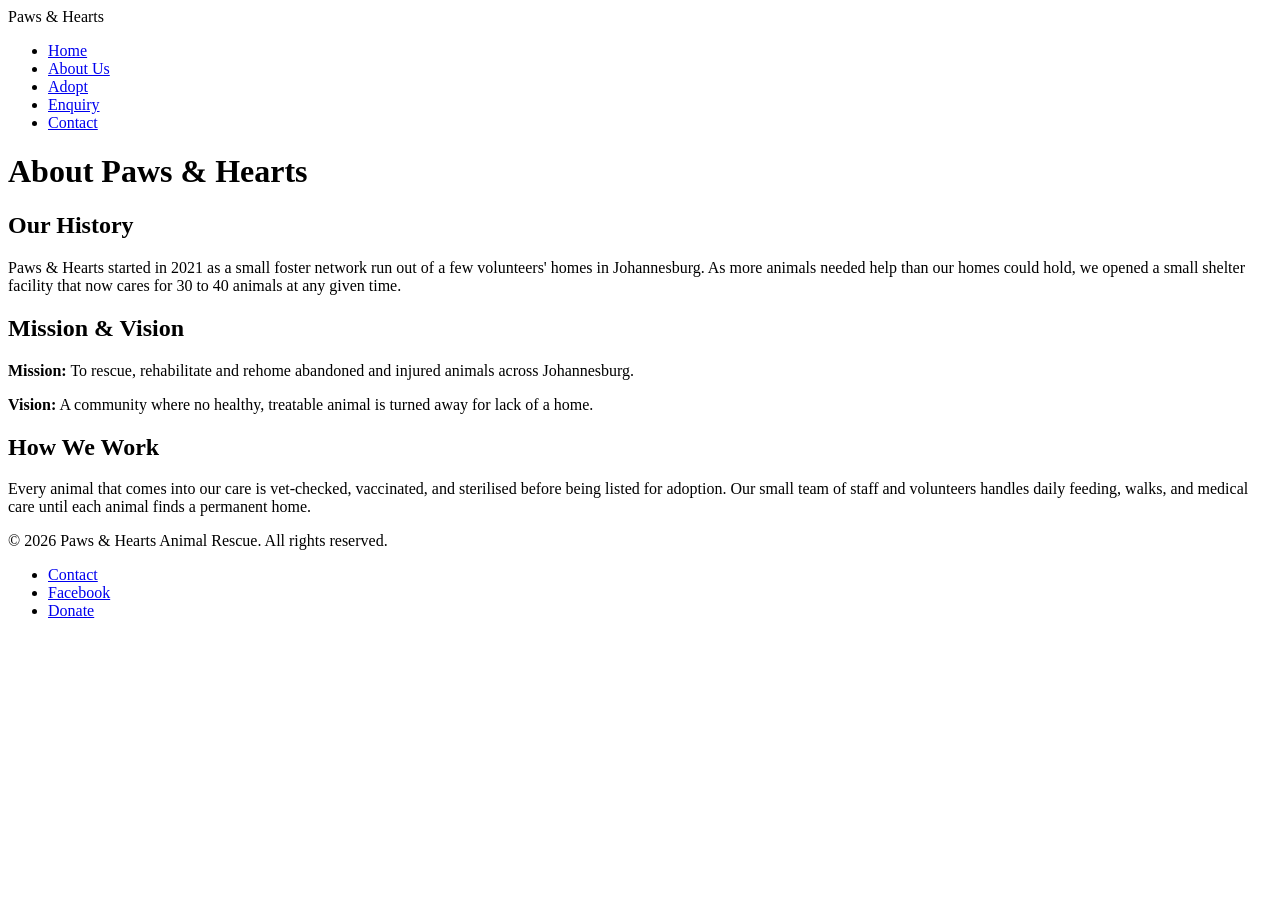
==== about.html @ 0d99cdfc "Restore and push complete website" ====
<!DOCTYPE html>
<html lang="en">
<head>
  <meta charset="UTF-8">
  <meta name="viewport" content="width=device-width, initial-scale=1.0">
  <title>Paws & Hearts | About Us</title>
  <link rel="stylesheet" href="css/style.css">
</head>
<body>

  <header>
    <div class="logo">Paws & Hearts</div>
    <!-- nav kept identical to index.html so every page links to every
         other page, which is what the brief means by a functional,
         site-wide navigation menu -->
    <nav>
      <ul>
        <li><a href="index.html">Home</a></li>
        <li><a href="about.html">About Us</a></li>
        <li><a href="adopt.html">Adopt</a></li>
        <li><a href="enquiry.html">Enquiry</a></li>
        <li><a href="contact.html">Contact</a></li>
      </ul>
    </nav>
  </header>

  <main>
    <h1>About Paws & Hearts</h1>

    <!-- the founding story builds credibility -- visitors are more likely to
         donate or adopt from an organisation with a real, specific history
         rather than a vague "we help animals" statement -->
    <section class="history">
      <h2>Our History</h2>
      <p>Paws & Hearts started in 2021 as a small foster network run out of a
         few volunteers' homes in Johannesburg. As more animals needed
         help than our homes could hold, we opened a small shelter facility
         that now cares for 30 to 40 animals at any given time.</p>
    </section>

    <!-- mission and vision are pulled directly from the approved proposal so
         the site and the proposal stay consistent with each other -->
    <section class="mission-vision">
      <h2>Mission & Vision</h2>
      <p><strong>Mission:</strong> To rescue, rehabilitate and rehome
         abandoned and injured animals across Johannesburg.</p>
      <p><strong>Vision:</strong> A community where no healthy, treatable
         animal is turned away for lack of a home.</p>
    </section>

    <!-- explaining how the shelter runs day to day gives visitors (especially
         potential volunteers) a concrete picture of what they'd be
         supporting, not just an abstract mission statement -->
    <section class="how-we-work">
      <h2>How We Work</h2>
      <p>Every animal that comes into our care is vet-checked, vaccinated,
         and sterilised before being listed for adoption. Our small team of
         staff and volunteers handles daily feeding, walks, and medical care
         until each animal finds a permanent home.</p>
    </section>
  </main>

  <footer>
    <p>&copy; 2026 Paws & Hearts Animal Rescue. All rights reserved.</p>
    <ul>
      <li><a href="contact.html">Contact</a></li>
      <li><a href="#">Facebook</a></li>
      <li><a href="#">Donate</a></li>
    </ul>
  </footer>

  <script src="js/main.js"></script>
</body>
</html>
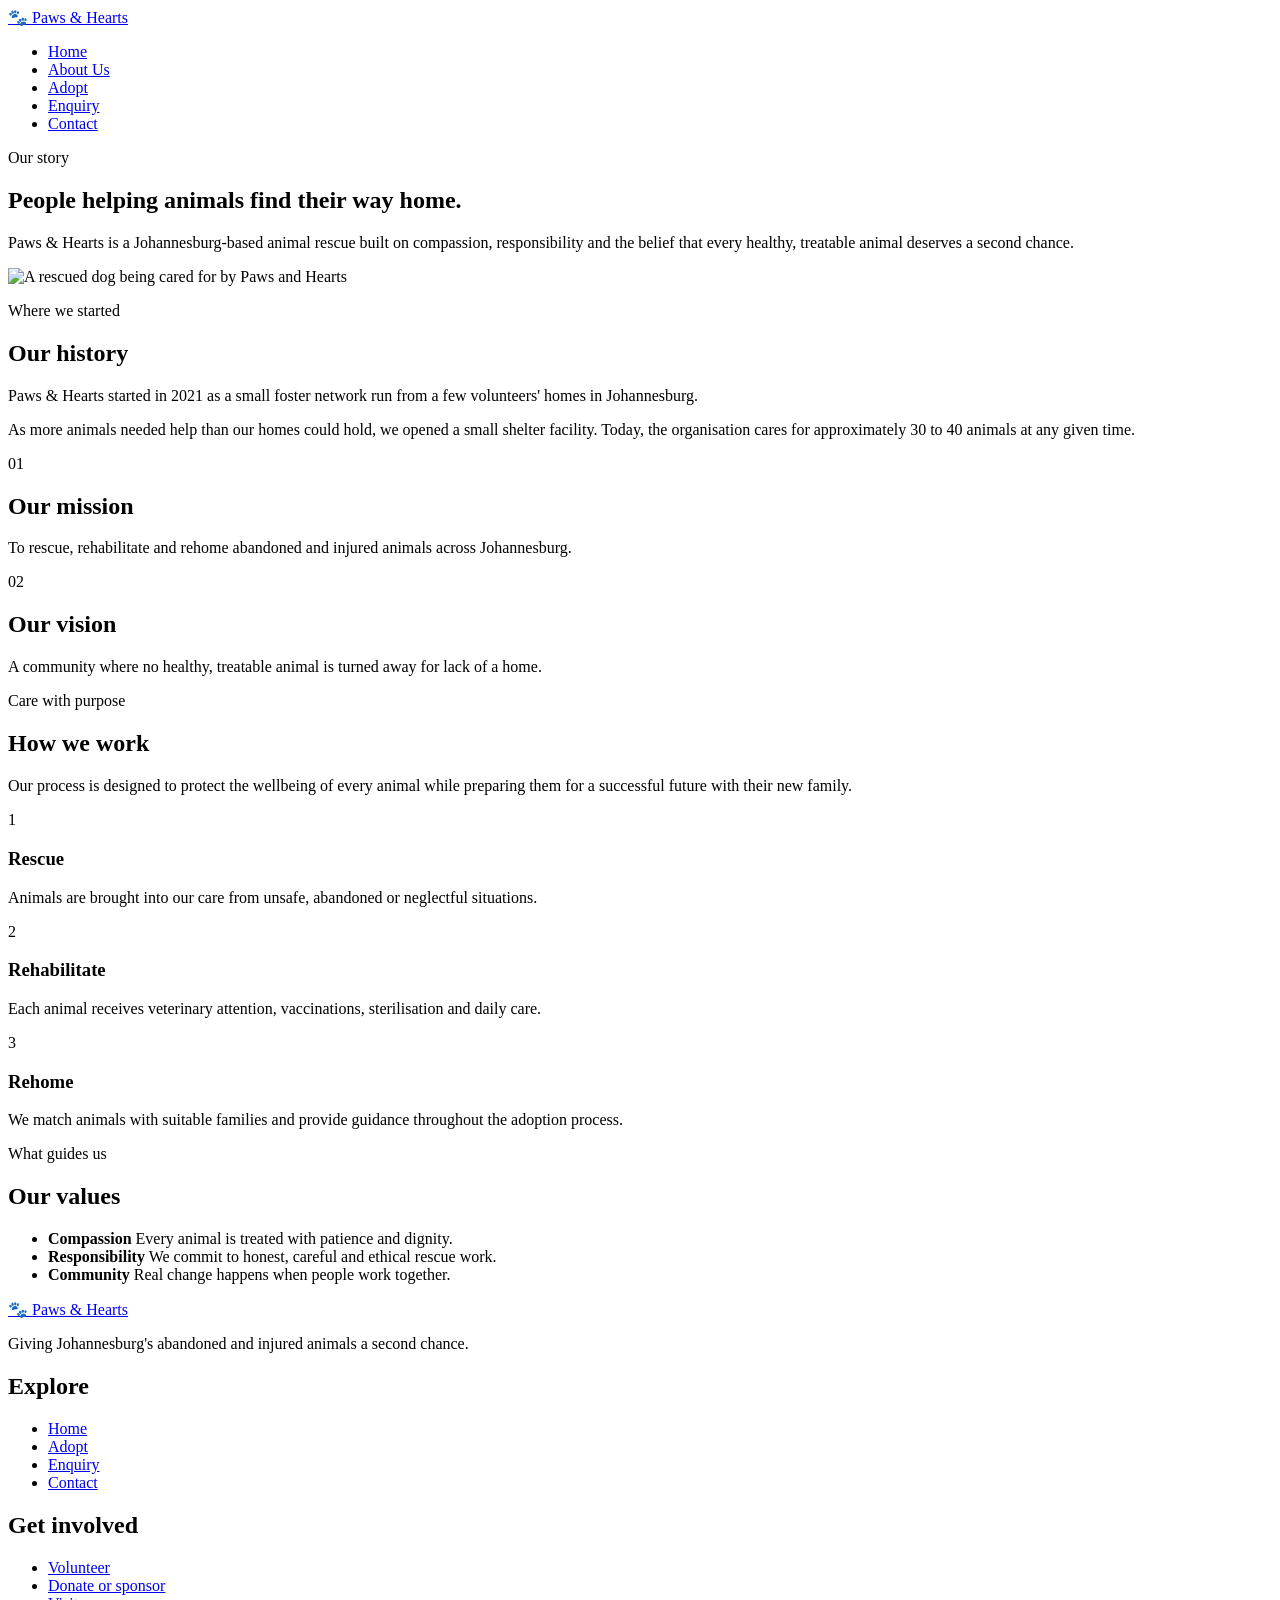
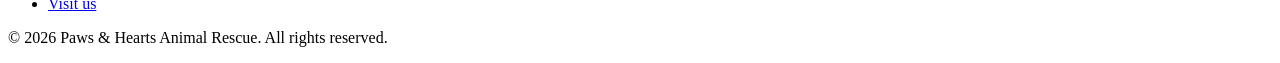
==== commit 1926787a: "Updated my about.html and enhanced it so that i can link it to my css folder for part 2" ====
--- a/about.html
+++ b/about.html
@@ -3,72 +3,233 @@
 <head>
   <meta charset="UTF-8">
   <meta name="viewport" content="width=device-width, initial-scale=1.0">
+
   <title>Paws & Hearts | About Us</title>
+
+  <!-- Shared stylesheet used by all five website pages -->
   <link rel="stylesheet" href="css/style.css">
 </head>
+
 <body>
 
-  <header>
-    <div class="logo">Paws & Hearts</div>
-    <!-- nav kept identical to index.html so every page links to every
-         other page, which is what the brief means by a functional,
-         site-wide navigation menu -->
-    <nav>
+  <!-- =========================
+       SITE HEADER
+       ========================= -->
+  <header class="site-header">
+
+    <a class="logo" href="index.html" aria-label="Paws and Hearts home page">
+      <span class="logo-paw" aria-hidden="true">🐾</span>
+      <span>Paws &amp; Hearts</span>
+    </a>
+
+    <nav class="site-navigation" aria-label="Main navigation">
       <ul>
         <li><a href="index.html">Home</a></li>
-        <li><a href="about.html">About Us</a></li>
+        <li>
+          <a href="about.html" aria-current="page">About Us</a>
+        </li>
         <li><a href="adopt.html">Adopt</a></li>
         <li><a href="enquiry.html">Enquiry</a></li>
         <li><a href="contact.html">Contact</a></li>
       </ul>
     </nav>
+
   </header>
 
   <main>
-    <h1>About Paws & Hearts</h1>
-
-    <!-- the founding story builds credibility -- visitors are more likely to
-         donate or adopt from an organisation with a real, specific history
-         rather than a vague "we help animals" statement -->
-    <section class="history">
-      <h2>Our History</h2>
-      <p>Paws & Hearts started in 2021 as a small foster network run out of a
-         few volunteers' homes in Johannesburg. As more animals needed
-         help than our homes could hold, we opened a small shelter facility
-         that now cares for 30 to 40 animals at any given time.</p>
-    </section>
-
-    <!-- mission and vision are pulled directly from the approved proposal so
-         the site and the proposal stay consistent with each other -->
-    <section class="mission-vision">
-      <h2>Mission & Vision</h2>
-      <p><strong>Mission:</strong> To rescue, rehabilitate and rehome
-         abandoned and injured animals across Johannesburg.</p>
-      <p><strong>Vision:</strong> A community where no healthy, treatable
-         animal is turned away for lack of a home.</p>
-    </section>
-
-    <!-- explaining how the shelter runs day to day gives visitors (especially
-         potential volunteers) a concrete picture of what they'd be
-         supporting, not just an abstract mission statement -->
-    <section class="how-we-work">
-      <h2>How We Work</h2>
-      <p>Every animal that comes into our care is vet-checked, vaccinated,
-         and sterilised before being listed for adoption. Our small team of
-         staff and volunteers handles daily feeding, walks, and medical care
-         until each animal finds a permanent home.</p>
-    </section>
+
+    <!-- =========================
+         PAGE INTRODUCTION
+         ========================= -->
+    <section class="page-introduction">
+      <p class="eyebrow">Our story</p>
+      <h1>People helping animals find their way home.</h1>
+      <p>
+        Paws &amp; Hearts is a Johannesburg-based animal rescue built on
+        compassion, responsibility and the belief that every healthy,
+        treatable animal deserves a second chance.
+      </p>
+    </section>
+
+    <!-- =========================
+         HISTORY SECTION
+         ========================= -->
+    <section class="story-section history-section">
+
+      <div class="story-section-image">
+        <img
+          src="images/hero-dog.jpg"
+          alt="A rescued dog being cared for by Paws and Hearts"
+        >
+      </div>
+
+      <div class="story-section-content">
+        <p class="eyebrow">Where we started</p>
+        <h2>Our history</h2>
+
+        <p>
+          Paws &amp; Hearts started in 2021 as a small foster network run
+          from a few volunteers' homes in Johannesburg.
+        </p>
+
+        <p>
+          As more animals needed help than our homes could hold, we opened
+          a small shelter facility. Today, the organisation cares for
+          approximately 30 to 40 animals at any given time.
+        </p>
+      </div>
+
+    </section>
+
+    <!-- =========================
+         MISSION AND VISION
+         ========================= -->
+    <section class="mission-section">
+
+      <div class="mission-card">
+        <span class="card-number">01</span>
+        <h2>Our mission</h2>
+        <p>
+          To rescue, rehabilitate and rehome abandoned and injured animals
+          across Johannesburg.
+        </p>
+      </div>
+
+      <div class="mission-card mission-card-highlight">
+        <span class="card-number">02</span>
+        <h2>Our vision</h2>
+        <p>
+          A community where no healthy, treatable animal is turned away
+          for lack of a home.
+        </p>
+      </div>
+
+    </section>
+
+    <!-- =========================
+         HOW WE WORK
+         ========================= -->
+    <section class="content-section how-we-work">
+
+      <div class="section-heading">
+        <p class="eyebrow">Care with purpose</p>
+        <h2>How we work</h2>
+        <p>
+          Our process is designed to protect the wellbeing of every animal
+          while preparing them for a successful future with their new family.
+        </p>
+      </div>
+
+      <div class="process-grid">
+
+        <article class="process-card">
+          <span class="process-number">1</span>
+          <h3>Rescue</h3>
+          <p>
+            Animals are brought into our care from unsafe, abandoned or
+            neglectful situations.
+          </p>
+        </article>
+
+        <article class="process-card">
+          <span class="process-number">2</span>
+          <h3>Rehabilitate</h3>
+          <p>
+            Each animal receives veterinary attention, vaccinations,
+            sterilisation and daily care.
+          </p>
+        </article>
+
+        <article class="process-card">
+          <span class="process-number">3</span>
+          <h3>Rehome</h3>
+          <p>
+            We match animals with suitable families and provide guidance
+            throughout the adoption process.
+          </p>
+        </article>
+
+      </div>
+
+    </section>
+
+    <!-- =========================
+         VALUES
+         ========================= -->
+    <section class="values-section">
+
+      <div>
+        <p class="eyebrow">What guides us</p>
+        <h2>Our values</h2>
+      </div>
+
+      <ul class="values-list">
+        <li>
+          <strong>Compassion</strong>
+          <span>Every animal is treated with patience and dignity.</span>
+        </li>
+
+        <li>
+          <strong>Responsibility</strong>
+          <span>We commit to honest, careful and ethical rescue work.</span>
+        </li>
+
+        <li>
+          <strong>Community</strong>
+          <span>Real change happens when people work together.</span>
+        </li>
+      </ul>
+
+    </section>
+
   </main>
 
-  <footer>
-    <p>&copy; 2026 Paws & Hearts Animal Rescue. All rights reserved.</p>
-    <ul>
-      <li><a href="contact.html">Contact</a></li>
-      <li><a href="#">Facebook</a></li>
-      <li><a href="#">Donate</a></li>
-    </ul>
+  <!-- =========================
+       FOOTER
+       ========================= -->
+  <footer class="site-footer">
+
+    <div class="footer-content">
+      <div>
+        <a class="footer-logo" href="index.html">
+          🐾 Paws &amp; Hearts
+        </a>
+
+        <p>
+          Giving Johannesburg's abandoned and injured animals
+          a second chance.
+        </p>
+      </div>
+
+      <div class="footer-links">
+        <h2 class="footer-heading">Explore</h2>
+        <ul>
+          <li><a href="index.html">Home</a></li>
+          <li><a href="adopt.html">Adopt</a></li>
+          <li><a href="enquiry.html">Enquiry</a></li>
+          <li><a href="contact.html">Contact</a></li>
+        </ul>
+      </div>
+
+      <div class="footer-links">
+        <h2 class="footer-heading">Get involved</h2>
+        <ul>
+          <li><a href="enquiry.html">Volunteer</a></li>
+          <li><a href="enquiry.html">Donate or sponsor</a></li>
+          <li><a href="contact.html">Visit us</a></li>
+        </ul>
+      </div>
+    </div>
+
+    <div class="footer-bottom">
+      <p>
+        &copy; 2026 Paws &amp; Hearts Animal Rescue.
+        All rights reserved.
+      </p>
+    </div>
+
   </footer>
 
   <script src="js/main.js"></script>
 </body>
-</html>
+</html>
--- a/css/style.css
+++ b/css/style.css
@@ -0,0 +1,10 @@
+/* style.css
+   This is a placeholder stylesheet for Part 1.
+   -Linking it now, even though it is empty, means the <link> tag in every
+    HTML page already resolves correctly instead of pointing to a missing file.
+   -Full styling (colours, layout, typography from the proposal's Design
+    section) gets built here in Part 2. */
+
+* {
+  box-sizing: border-box;
+}
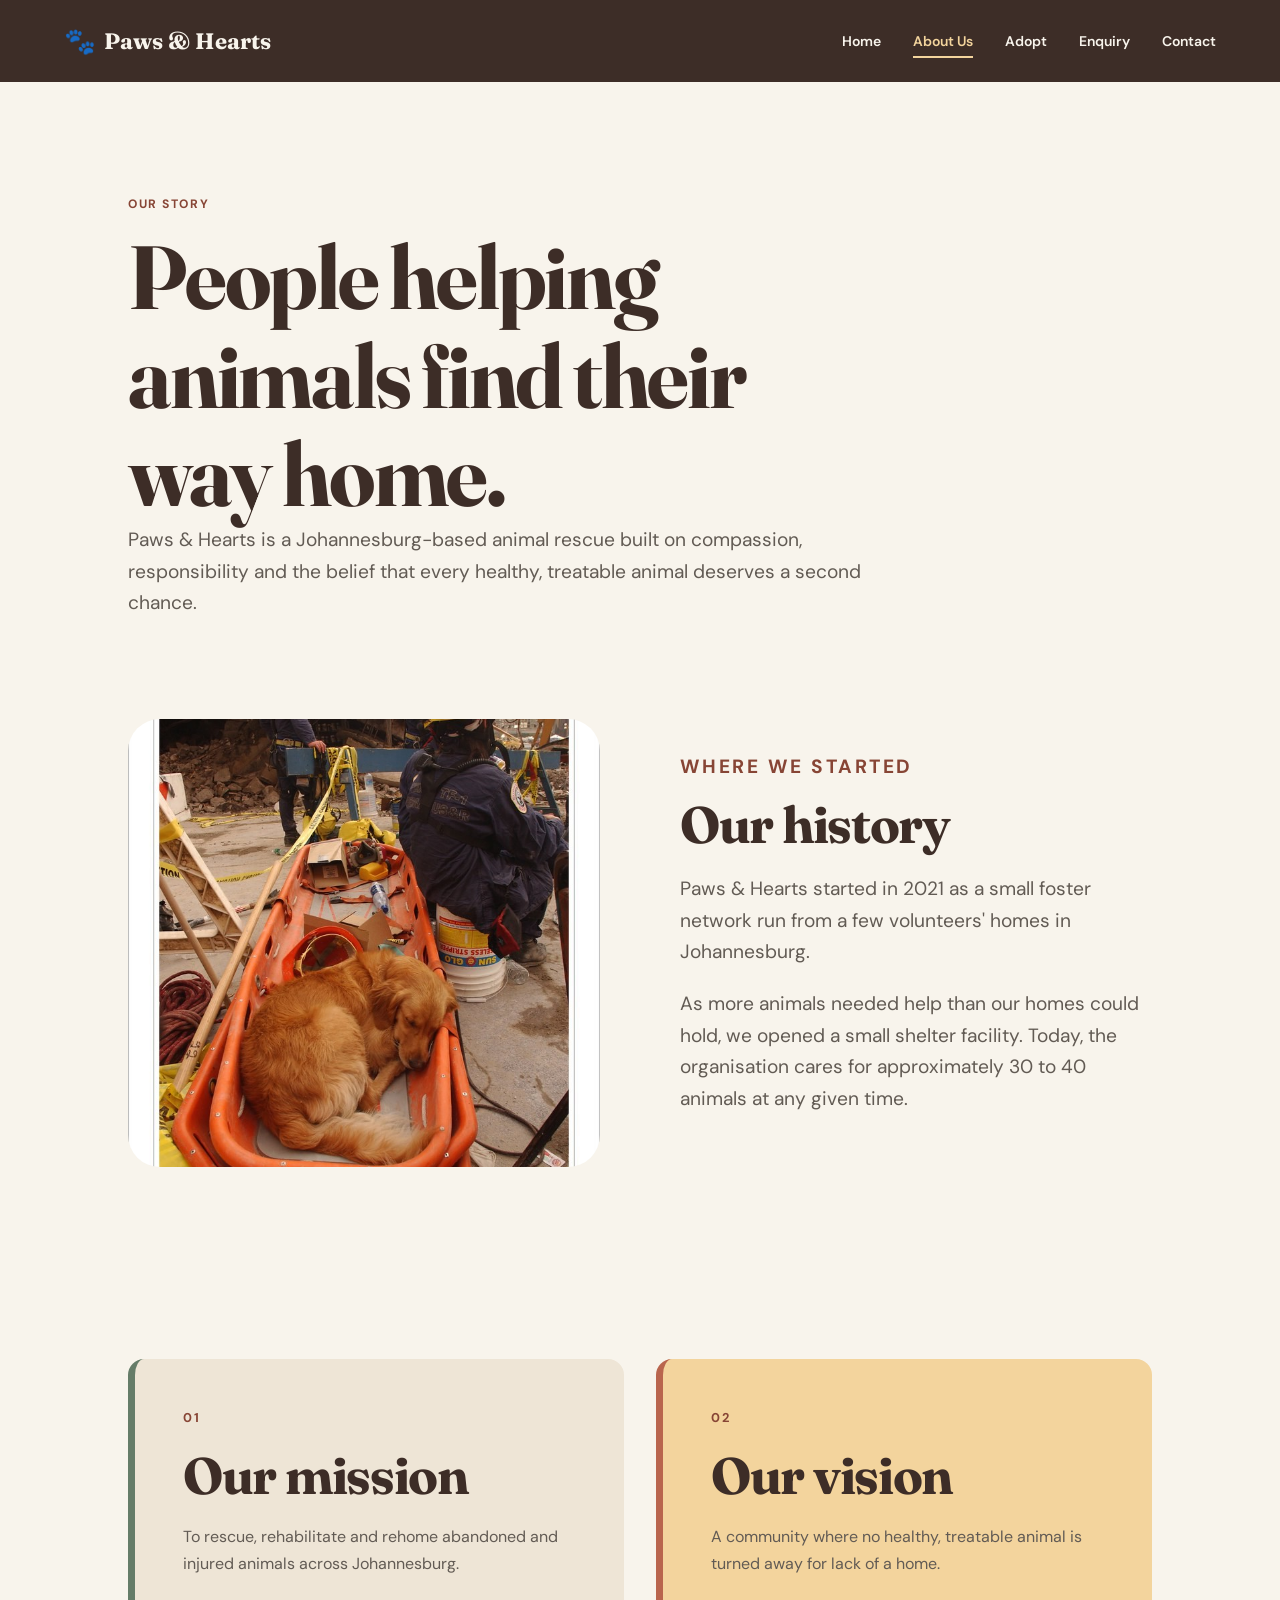
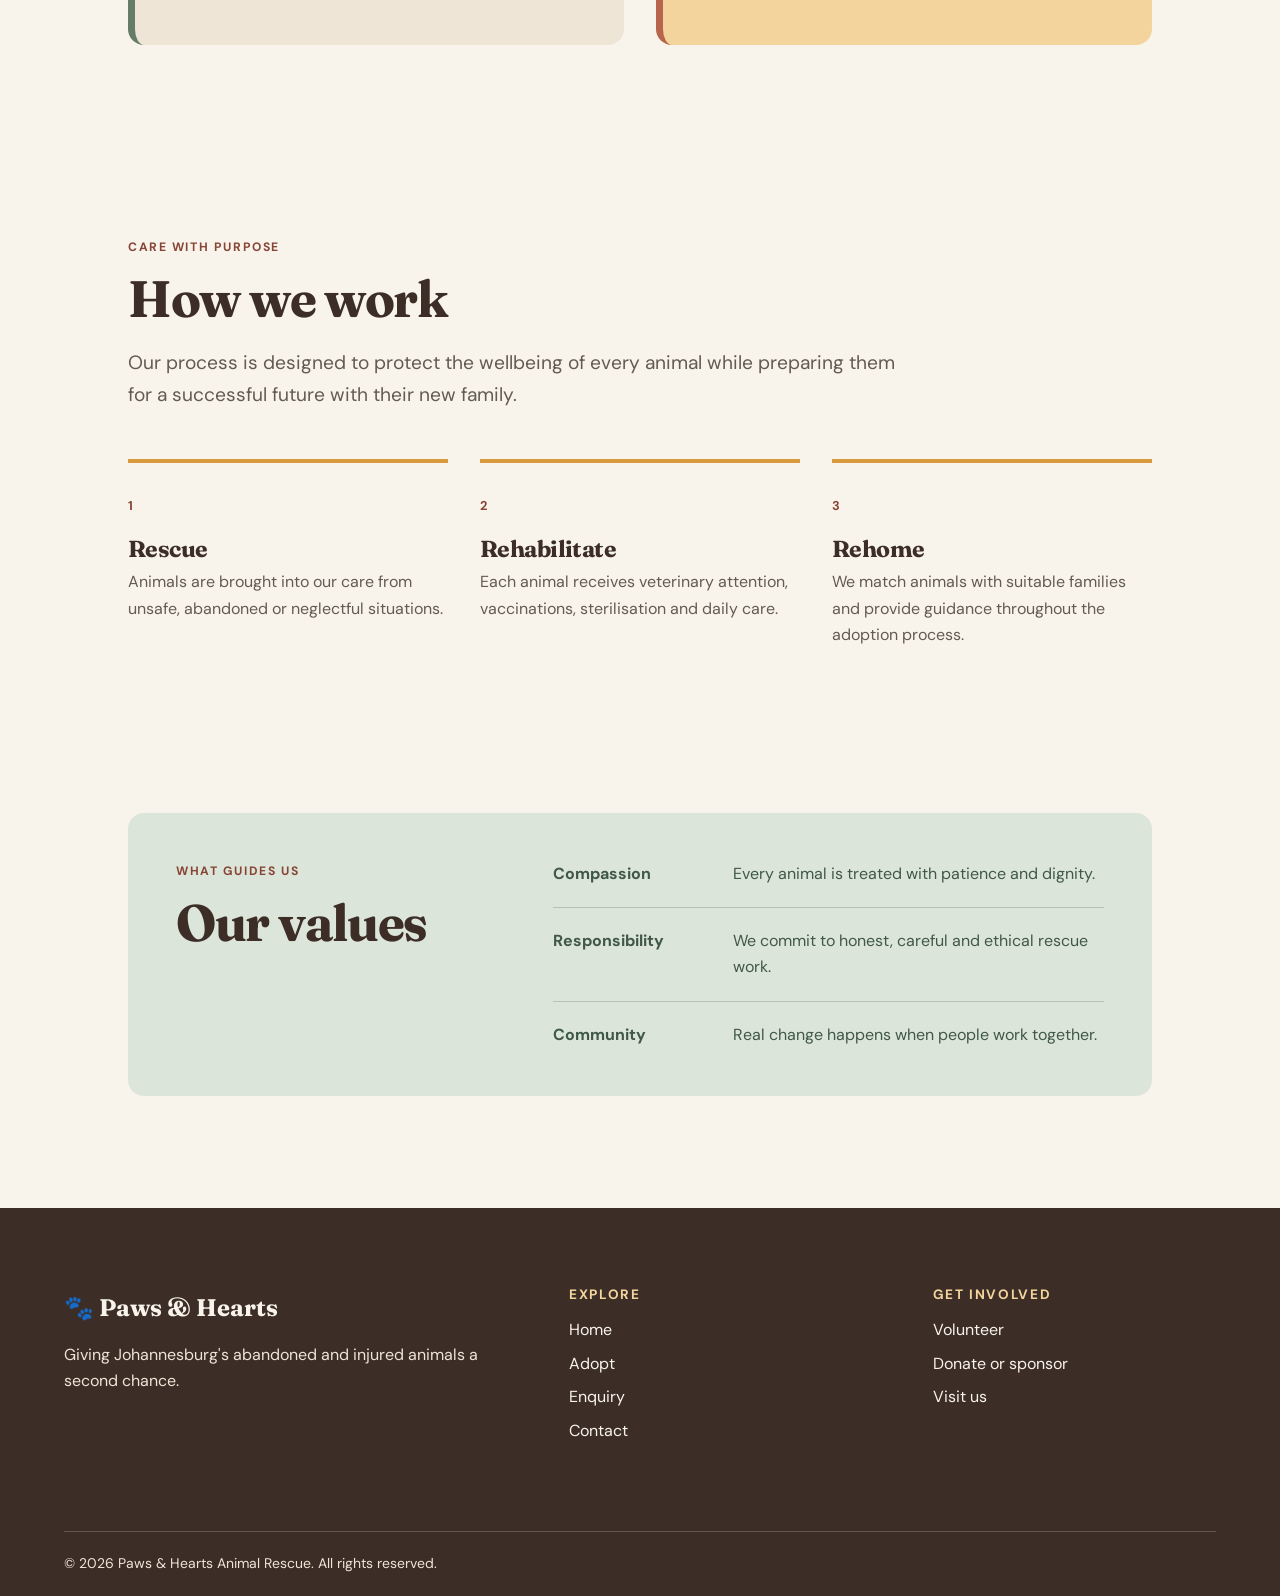
==== commit 25903228: "I added pictures to make my code look cleaner and more nice" ====
--- a/about.html
+++ b/about.html
@@ -58,7 +58,7 @@
 
       <div class="story-section-image">
         <img
-          src="images/hero-dog.jpg"
+          src="images/saved-dog.png"
           alt="A rescued dog being cared for by Paws and Hearts"
         >
       </div>
--- a/css/style.css
+++ b/css/style.css
@@ -1,10 +1,1369 @@
-/* style.css
-   This is a placeholder stylesheet for Part 1.
-   -Linking it now, even though it is empty, means the <link> tag in every
-    HTML page already resolves correctly instead of pointing to a missing file.
-   -Full styling (colours, layout, typography from the proposal's Design
-    section) gets built here in Part 2. */
-
-* {
+/* =====================================================================
+   Paws & Hearts Animal Rescue
+   Part 2 external stylesheet
+
+   This stylesheet provides:
+
+   - A consistent visual identity across all five pages
+   - CSS reset and default styles
+   - Typography and colour systems using CSS variables
+   - Flexbox and Grid layouts
+   - Desktop, tablet and mobile responsive breakpoints
+   - Responsive images
+   - Hover, focus and active pseudo-classes
+   - Accessible keyboard focus states
+   - Reduced-motion support
+   ===================================================================== */
+
+
+/* =====================================================================
+   1. EXTERNAL FONT IMPORTS
+   ===================================================================== */
+
+@import url(
+  'https://fonts.googleapis.com/css2?family=DM+Sans:wght@400;500;600;700&family=Fraunces:opsz,wght@9..144,600;9..144,700&display=swap'
+);
+
+
+/* =====================================================================
+   2. CSS RESET
+   ===================================================================== */
+
+/*
+  The universal selector applies a predictable box-sizing model
+  to every element. This makes width calculations easier because
+  padding and borders are included inside the declared width.
+*/
+
+*,
+*::before,
+*::after {
   box-sizing: border-box;
-}
+  margin: 0;
+  padding: 0;
+}
+
+
+/*
+  Improve scrolling and make anchor links move smoothly.
+*/
+
+html {
+  scroll-behavior: smooth;
+}
+
+
+/*
+  Prevent horizontal scrolling caused by large elements or images.
+*/
+
+body {
+  overflow-x: hidden;
+}
+
+
+/*
+  Images automatically shrink inside their containers.
+  This ensures that images do not break the mobile layout.
+*/
+
+img {
+  display: block;
+  max-width: 100%;
+  height: auto;
+}
+
+
+/*
+  Form controls inherit the site's typography instead of using
+  inconsistent browser defaults.
+*/
+
+button,
+input,
+select,
+textarea {
+  font: inherit;
+}
+
+
+/*
+  Remove default list bullets because navigation and custom lists
+  are styled separately below.
+*/
+
+ul,
+ol {
+  list-style: none;
+}
+
+
+/* =====================================================================
+   3. DESIGN TOKENS
+   ===================================================================== */
+
+:root {
+
+  /*
+    Dog-inspired colour palette:
+
+    Charcoal: readable main text
+    Cream: warm page background
+    Golden tan: primary call-to-action colour
+    Terracotta: secondary warm accent
+    Sage: calm animal-care accent
+    Brown: supporting dog-colour tone
+  */
+
+  --color-ink: #25221f;
+  --color-ink-soft: #625b54;
+  --color-cream: #f8f4ec;
+  --color-cream-dark: #eee5d6;
+  --color-white: #ffffff;
+
+  --color-brown: #60483b;
+  --color-brown-dark: #3d2d27;
+
+  --color-gold: #d99a3d;
+  --color-gold-light: #f3d49d;
+  --color-gold-dark: #a76e1d;
+
+  --color-terracotta: #b9654d;
+  --color-terracotta-dark: #874535;
+
+  --color-sage: #657c68;
+  --color-sage-light: #dce5da;
+  --color-sage-dark: #405846;
+
+  --color-border: #ded4c5;
+  --color-focus: #286c73;
+
+  /*
+    Typography variables.
+  */
+
+  --font-heading: "Fraunces", Georgia, serif;
+  --font-body: "DM Sans", Arial, sans-serif;
+
+  --font-size-small: 0.875rem;
+  --font-size-body: 1rem;
+  --font-size-large: 1.2rem;
+  --font-size-h3: 1.45rem;
+  --font-size-h2: clamp(2rem, 4vw, 3.25rem);
+  --font-size-h1: clamp(2.8rem, 7vw, 5.8rem);
+
+  /*
+    Spacing scale.
+  */
+
+  --space-1: 0.5rem;
+  --space-2: 0.875rem;
+  --space-3: 1.25rem;
+  --space-4: 2rem;
+  --space-5: 3rem;
+  --space-6: 5rem;
+  --space-7: 7rem;
+
+  /*
+    Layout variables.
+  */
+
+  --content-width: 72rem;
+  --text-width: 68ch;
+  --border-radius-small: 0.35rem;
+  --border-radius-medium: 1rem;
+  --border-radius-large: 2rem;
+
+  /*
+    Shadow variables.
+  */
+
+  --shadow-soft: 0 0.7rem 2rem rgba(61, 45, 39, 0.1);
+  --shadow-card: 0 1rem 2.5rem rgba(61, 45, 39, 0.13);
+  --shadow-hover: 0 1.25rem 2.8rem rgba(61, 45, 39, 0.2);
+}
+
+
+/* =====================================================================
+   4. BASE STYLES
+   ===================================================================== */
+
+body {
+  background-color: var(--color-cream);
+  color: var(--color-ink);
+  font-family: var(--font-body);
+  font-size: var(--font-size-body);
+  line-height: 1.65;
+}
+
+
+/*
+  Default paragraph styling keeps text readable on large displays.
+*/
+
+p {
+  max-width: var(--text-width);
+  margin-bottom: var(--space-3);
+  color: var(--color-ink-soft);
+}
+
+
+/*
+  Headings use a serif display font to create a warm, personal
+  animal-rescue identity rather than a generic technology style.
+*/
+
+h1,
+h2,
+h3 {
+  color: var(--color-brown-dark);
+  font-family: var(--font-heading);
+  font-weight: 700;
+  line-height: 1.1;
+  letter-spacing: -0.025em;
+}
+
+
+h1 {
+  font-size: var(--font-size-h1);
+  max-width: 12ch;
+}
+
+
+h2 {
+  font-size: var(--font-size-h2);
+  margin-bottom: var(--space-3);
+}
+
+
+h3 {
+  font-size: var(--font-size-h3);
+  margin-bottom: var(--space-1);
+}
+
+
+strong {
+  color: var(--color-brown-dark);
+}
+
+
+a {
+  color: inherit;
+  text-decoration: none;
+}
+
+
+a:focus-visible,
+button:focus-visible,
+input:focus-visible,
+select:focus-visible,
+textarea:focus-visible {
+  outline: 3px solid var(--color-focus);
+  outline-offset: 4px;
+}
+
+
+/*
+  Eyebrows are small uppercase labels used to structure sections.
+*/
+
+.eyebrow {
+  color: var(--color-terracotta-dark);
+  font-size: 0.76rem;
+  font-weight: 700;
+  letter-spacing: 0.13em;
+  margin-bottom: var(--space-2);
+  text-transform: uppercase;
+}
+
+
+/* =====================================================================
+   5. SITE HEADER AND NAVIGATION
+   ===================================================================== */
+
+.site-header {
+  align-items: center;
+  background-color: var(--color-brown-dark);
+  color: var(--color-cream);
+  display: flex;
+  justify-content: space-between;
+  gap: var(--space-4);
+  min-height: 5rem;
+  padding: var(--space-3) max(5vw, var(--space-4));
+  position: sticky;
+  top: 0;
+  z-index: 100;
+}
+
+
+/*
+  The logo is also a working link to index.html.
+*/
+
+.logo {
+  align-items: center;
+  color: var(--color-cream);
+  display: inline-flex;
+  font-family: var(--font-heading);
+  font-size: 1.4rem;
+  font-weight: 700;
+  gap: var(--space-1);
+  transition: color 0.2s ease, transform 0.2s ease;
+}
+
+
+.logo-paw {
+  color: var(--color-gold-light);
+  font-family: Arial, sans-serif;
+  font-size: 1.6rem;
+}
+
+
+.logo:hover,
+.logo:focus {
+  color: var(--color-gold-light);
+  transform: translateY(-2px);
+}
+
+
+/*
+  Desktop navigation uses a horizontal flex layout.
+*/
+
+.site-navigation ul {
+  align-items: center;
+  display: flex;
+  flex-wrap: wrap;
+  gap: var(--space-4);
+}
+
+
+.site-navigation a {
+  border-bottom: 2px solid transparent;
+  color: var(--color-cream);
+  font-size: var(--font-size-small);
+  font-weight: 600;
+  padding-bottom: 0.35rem;
+  transition:
+    border-color 0.2s ease,
+    color 0.2s ease;
+}
+
+
+.site-navigation a:hover,
+.site-navigation a:focus,
+.site-navigation a[aria-current="page"] {
+  border-bottom-color: var(--color-gold-light);
+  color: var(--color-gold-light);
+}
+
+
+/* =====================================================================
+   6. MAIN CONTENT LAYOUT
+   ===================================================================== */
+
+main {
+  margin: 0 auto;
+  max-width: var(--content-width);
+  padding: 0 max(5vw, var(--space-4));
+}
+
+
+.content-section {
+  padding: var(--space-7) 0;
+}
+
+
+.page-introduction {
+  padding: var(--space-7) 0 var(--space-6);
+}
+
+
+.page-introduction > p:last-child {
+  font-size: var(--font-size-large);
+  max-width: 60ch;
+}
+
+
+/* =====================================================================
+   7. BUTTONS AND LINKS
+   ===================================================================== */
+
+.button {
+  align-items: center;
+  border: 2px solid transparent;
+  border-radius: var(--border-radius-small);
+  cursor: pointer;
+  display: inline-flex;
+  font-size: 0.95rem;
+  font-weight: 700;
+  justify-content: center;
+  min-height: 3.1rem;
+  padding: 0.75rem 1.35rem;
+  text-align: center;
+  transition:
+    background-color 0.2s ease,
+    border-color 0.2s ease,
+    color 0.2s ease,
+    transform 0.2s ease,
+    box-shadow 0.2s ease;
+}
+
+
+.button:hover {
+  transform: translateY(-3px);
+}
+
+
+.button:active {
+  transform: translateY(0);
+}
+
+
+.button-primary {
+  background-color: var(--color-gold);
+  border-color: var(--color-gold);
+  color: var(--color-brown-dark);
+}
+
+
+.button-primary:hover,
+.button-primary:focus {
+  background-color: var(--color-gold-light);
+  border-color: var(--color-gold-light);
+  box-shadow: var(--shadow-soft);
+}
+
+
+.button-secondary {
+  background-color: transparent;
+  border-color: var(--color-cream);
+  color: var(--color-cream);
+}
+
+
+.button-secondary:hover,
+.button-secondary:focus {
+  background-color: var(--color-cream);
+  color: var(--color-brown-dark);
+}
+
+
+.button-outline {
+  background-color: transparent;
+  border-color: var(--color-brown);
+  color: var(--color-brown);
+}
+
+
+.button-outline:hover,
+.button-outline:focus {
+  background-color: var(--color-brown);
+  color: var(--color-cream);
+}
+
+
+.button-small {
+  font-size: 0.85rem;
+  min-height: 2.7rem;
+  padding: 0.6rem 0.9rem;
+}
+
+
+.text-link {
+  color: var(--color-terracotta-dark);
+  display: inline-block;
+  font-weight: 700;
+  margin-top: var(--space-1);
+  transition: color 0.2s ease, transform 0.2s ease;
+}
+
+
+.text-link:hover,
+.text-link:focus {
+  color: var(--color-gold-dark);
+  transform: translateX(4px);
+}
+
+
+/* =====================================================================
+   8. HOME PAGE HERO
+   ===================================================================== */
+
+.hero-section {
+  align-items: center;
+  background-color: var(--color-brown-dark);
+  border-radius: 0 0 var(--border-radius-large) var(--border-radius-large);
+  color: var(--color-cream);
+  display: grid;
+  gap: var(--space-6);
+  grid-template-columns: minmax(0, 1fr) minmax(20rem, 0.9fr);
+  margin-inline: calc(max(5vw, var(--space-4)) * -1);
+  overflow: hidden;
+  padding: clamp(3rem, 8vw, 7rem) max(5vw, var(--space-4));
+}
+
+
+.hero-content h1 {
+  color: var(--color-cream);
+}
+
+
+.hero-introduction {
+  color: var(--color-cream-dark);
+  font-size: var(--font-size-large);
+  max-width: 52ch;
+}
+
+
+.hero-actions {
+  display: flex;
+  flex-wrap: wrap;
+  gap: var(--space-2);
+  margin-top: var(--space-4);
+}
+
+
+.hero-image-wrapper {
+  position: relative;
+}
+
+
+.hero-image-wrapper::after {
+  border: 2px solid var(--color-gold);
+  border-radius: var(--border-radius-large);
+  content: "";
+  inset: 1rem -1rem -1rem 1rem;
+  pointer-events: none;
+  position: absolute;
+}
+
+
+.hero-image {
+  border-radius: var(--border-radius-large);
+  min-height: 25rem;
+  object-fit: cover;
+  position: relative;
+  width: 100%;
+  z-index: 1;
+}
+
+
+/* =====================================================================
+   9. SECTION HEADINGS
+   ===================================================================== */
+
+.section-heading {
+  margin-bottom: var(--space-5);
+  max-width: 48rem;
+}
+
+
+.section-heading p:last-child {
+  font-size: var(--font-size-large);
+}
+
+
+/* =====================================================================
+   10. ANIMAL CARDS
+   ===================================================================== */
+
+.animal-grid {
+  display: grid;
+  gap: var(--space-4);
+  grid-template-columns: repeat(3, minmax(0, 1fr));
+}
+
+
+.animal-grid-home {
+  grid-template-columns: repeat(2, minmax(0, 1fr));
+  max-width: 58rem;
+}
+
+
+.animal-card {
+  background-color: var(--color-white);
+  border: 1px solid var(--color-border);
+  border-radius: var(--border-radius-medium);
+  box-shadow: var(--shadow-soft);
+  overflow: hidden;
+  transition:
+    box-shadow 0.25s ease,
+    transform 0.25s ease;
+}
+
+
+.animal-card:hover {
+  box-shadow: var(--shadow-hover);
+  transform: translateY(-0.5rem);
+}
+
+
+.animal-image-wrapper {
+  min-height: 15rem;
+  overflow: hidden;
+  position: relative;
+}
+
+
+.animal-image {
+  height: 100%;
+  min-height: 15rem;
+  object-fit: cover;
+  transition: transform 0.4s ease;
+  width: 100%;
+}
+
+
+.animal-card:hover .animal-image {
+  transform: scale(1.05);
+}
+
+
+.animal-status {
+  background-color: var(--color-sage-dark);
+  border-radius: 999px;
+  color: var(--color-white);
+  font-size: 0.75rem;
+  font-weight: 700;
+  left: var(--space-2);
+  padding: 0.4rem 0.7rem;
+  position: absolute;
+  top: var(--space-2);
+}
+
+
+.animal-card-content {
+  padding: var(--space-4);
+}
+
+
+.animal-card h2,
+.animal-card h3 {
+  font-size: 1.8rem;
+  margin-bottom: var(--space-1);
+}
+
+
+.animal-type {
+  color: var(--color-terracotta-dark);
+  font-size: var(--font-size-small);
+  font-weight: 700;
+  margin-bottom: var(--space-1);
+}
+
+
+.section-button {
+  margin-top: var(--space-5);
+}
+
+
+/* =====================================================================
+   11. SPLIT SECTION AND FACT PANEL
+   ===================================================================== */
+
+.split-section {
+  align-items: stretch;
+  display: grid;
+  gap: var(--space-6);
+  grid-template-columns: 1fr 1fr;
+  padding: var(--space-7) 0;
+}
+
+
+.split-section-content {
+  align-self: center;
+}
+
+
+.split-section-content p {
+  font-size: var(--font-size-large);
+}
+
+
+.fact-panel {
+  background-color: var(--color-sage-light);
+  border-radius: var(--border-radius-medium);
+  display: grid;
+  gap: var(--space-3);
+  padding: var(--space-5);
+}
+
+
+.fact-item {
+  border-bottom: 1px solid rgba(64, 88, 70, 0.25);
+  display: flex;
+  flex-direction: column;
+  padding-bottom: var(--space-3);
+}
+
+
+.fact-item:last-child {
+  border-bottom: 0;
+  padding-bottom: 0;
+}
+
+
+.fact-item strong {
+  color: var(--color-sage-dark);
+  font-family: var(--font-heading);
+  font-size: 2.5rem;
+}
+
+
+.fact-item span {
+  color: var(--color-sage-dark);
+  font-weight: 600;
+}
+
+
+/* =====================================================================
+   12. CALLOUT SECTIONS
+   ===================================================================== */
+
+.callout-section {
+  background-color: var(--color-terracotta);
+  border-radius: var(--border-radius-large);
+  color: var(--color-white);
+  margin: var(--space-6) 0;
+  padding: clamp(2.5rem, 6vw, 5rem);
+  text-align: center;
+}
+
+
+.callout-section h2 {
+  color: var(--color-white);
+}
+
+
+.callout-section p {
+  color: var(--color-white);
+  margin-inline: auto;
+}
+
+
+.callout-section .eyebrow {
+  color: var(--color-gold-light);
+}
+
+
+.callout-section .button {
+  margin-top: var(--space-2);
+}
+
+
+.adoption-callout {
+  margin-bottom: var(--space-7);
+}
+
+
+/* =====================================================================
+   13. ABOUT PAGE
+   ===================================================================== */
+
+.story-section {
+  align-items: center;
+  display: grid;
+  gap: var(--space-6);
+  grid-template-columns: minmax(0, 1fr) minmax(0, 1fr);
+  padding-bottom: var(--space-7);
+}
+
+
+.story-section-image img {
+  border-radius: var(--border-radius-large);
+  height: 28rem;
+  object-fit: cover;
+  width: 100%;
+}
+
+
+.story-section-content p {
+  font-size: var(--font-size-large);
+}
+
+
+.mission-section {
+  display: grid;
+  gap: var(--space-4);
+  grid-template-columns: repeat(2, minmax(0, 1fr));
+  padding: var(--space-6) 0;
+}
+
+
+.mission-card {
+  background-color: var(--color-cream-dark);
+  border-left: 0.45rem solid var(--color-sage);
+  border-radius: var(--border-radius-medium);
+  padding: var(--space-5);
+}
+
+
+.mission-card-highlight {
+  background-color: var(--color-gold-light);
+  border-left-color: var(--color-terracotta);
+}
+
+
+.card-number,
+.process-number {
+  color: var(--color-terracotta-dark);
+  display: block;
+  font-size: 0.8rem;
+  font-weight: 700;
+  letter-spacing: 0.15em;
+  margin-bottom: var(--space-3);
+}
+
+
+.process-grid {
+  display: grid;
+  gap: var(--space-4);
+  grid-template-columns: repeat(3, minmax(0, 1fr));
+}
+
+
+.process-card {
+  border-top: 0.3rem solid var(--color-gold);
+  padding: var(--space-4) 0;
+}
+
+
+.process-card p {
+  max-width: 35ch;
+}
+
+
+.values-section {
+  align-items: start;
+  background-color: var(--color-sage-light);
+  border-radius: var(--border-radius-medium);
+  display: grid;
+  gap: var(--space-6);
+  grid-template-columns: 0.7fr 1.3fr;
+  margin-bottom: var(--space-7);
+  padding: var(--space-5);
+}
+
+
+.values-list li {
+  align-items: flex-start;
+  border-bottom: 1px solid rgba(64, 88, 70, 0.25);
+  display: grid;
+  gap: var(--space-3);
+  grid-template-columns: 10rem 1fr;
+  padding: var(--space-3) 0;
+}
+
+
+.values-list li:first-child {
+  padding-top: 0;
+}
+
+
+.values-list li:last-child {
+  border-bottom: 0;
+  padding-bottom: 0;
+}
+
+
+.values-list strong {
+  color: var(--color-sage-dark);
+}
+
+
+.values-list span {
+  color: var(--color-sage-dark);
+}
+
+
+/* =====================================================================
+   14. FORMS
+   ===================================================================== */
+
+.form-section {
+  align-items: start;
+  display: grid;
+  gap: var(--space-6);
+  grid-template-columns: minmax(0, 1.2fr) minmax(18rem, 0.8fr);
+  padding-bottom: var(--space-7);
+}
+
+
+.enquiry-form,
+.contact-form {
+  background-color: var(--color-white);
+  border: 1px solid var(--color-border);
+  border-radius: var(--border-radius-medium);
+  box-shadow: var(--shadow-soft);
+  padding: var(--space-5);
+}
+
+
+fieldset {
+  border: 0;
+  margin-bottom: var(--space-4);
+}
+
+
+legend {
+  color: var(--color-brown-dark);
+  font-family: var(--font-heading);
+  font-size: 1.6rem;
+  font-weight: 700;
+  margin-bottom: var(--space-3);
+}
+
+
+label {
+  color: var(--color-brown-dark);
+  display: block;
+  font-size: 0.9rem;
+  font-weight: 700;
+  margin-bottom: var(--space-1);
+  margin-top: var(--space-3);
+}
+
+
+label:first-of-type {
+  margin-top: 0;
+}
+
+
+input,
+select,
+textarea {
+  background-color: var(--color-cream);
+  border: 1px solid var(--color-border);
+  border-radius: var(--border-radius-small);
+  color: var(--color-ink);
+  padding: 0.8rem 0.9rem;
+  transition:
+    background-color 0.2s ease,
+    border-color 0.2s ease,
+    box-shadow 0.2s ease;
+  width: 100%;
+}
+
+
+textarea {
+  min-height: 9rem;
+  resize: vertical;
+}
+
+
+input:hover,
+select:hover,
+textarea:hover {
+  border-color: var(--color-gold-dark);
+}
+
+
+input:focus,
+select:focus,
+textarea:focus {
+  background-color: var(--color-white);
+  border-color: var(--color-focus);
+  box-shadow: 0 0 0 3px rgba(40, 108, 115, 0.15);
+  outline: none;
+}
+
+
+input:invalid:not(:placeholder-shown),
+select:invalid:not(:placeholder-shown) {
+  border-color: var(--color-terracotta);
+}
+
+
+.form-submit {
+  border: 0;
+}
+
+
+.form-aside {
+  background-color: var(--color-sage-light);
+  border-radius: var(--border-radius-medium);
+  padding: var(--space-5);
+}
+
+
+.form-aside h2 {
+  font-size: 2.1rem;
+}
+
+
+.aside-note {
+  border-top: 1px solid rgba(64, 88, 70, 0.25);
+  display: flex;
+  flex-direction: column;
+  gap: 0.25rem;
+  padding: var(--space-3) 0;
+}
+
+
+.aside-note strong,
+.aside-note span {
+  color: var(--color-sage-dark);
+}
+
+
+.aside-note:last-child {
+  padding-bottom: 0;
+}
+
+
+/* =====================================================================
+   15. CONTACT PAGE
+   ===================================================================== */
+
+.contact-layout {
+  align-items: start;
+  display: grid;
+  gap: var(--space-6);
+  grid-template-columns: minmax(0, 1fr) minmax(18rem, 0.8fr);
+  padding-bottom: var(--space-6);
+}
+
+
+.contact-details {
+  display: grid;
+  gap: var(--space-3);
+}
+
+
+.contact-detail {
+  align-items: flex-start;
+  background-color: var(--color-white);
+  border: 1px solid var(--color-border);
+  border-radius: var(--border-radius-medium);
+  display: flex;
+  gap: var(--space-3);
+  padding: var(--space-4);
+}
+
+
+.contact-icon {
+  font-size: 1.5rem;
+}
+
+
+.contact-detail h2 {
+  font-size: 1.4rem;
+  margin-bottom: var(--space-1);
+}
+
+
+.location-note {
+  background-color: var(--color-cream-dark);
+  border-radius: var(--border-radius-medium);
+  margin-bottom: var(--space-7);
+  padding: var(--space-5);
+}
+
+
+.location-note p {
+  max-width: 55ch;
+}
+
+
+/* =====================================================================
+   16. FOOTER
+   ===================================================================== */
+
+.site-footer {
+  background-color: var(--color-brown-dark);
+  color: var(--color-cream);
+  padding: var(--space-6) max(5vw, var(--space-4)) var(--space-3);
+}
+
+
+.footer-content {
+  display: grid;
+  gap: var(--space-6);
+  grid-template-columns: 1.5fr 1fr 1fr;
+  margin: 0 auto;
+  max-width: var(--content-width);
+}
+
+
+.footer-logo {
+  color: var(--color-cream);
+  display: inline-block;
+  font-family: var(--font-heading);
+  font-size: 1.5rem;
+  font-weight: 700;
+  margin-bottom: var(--space-2);
+}
+
+
+.footer-logo:hover,
+.footer-logo:focus {
+  color: var(--color-gold-light);
+}
+
+
+.site-footer p {
+  color: var(--color-cream-dark);
+}
+
+
+.footer-heading {
+  color: var(--color-gold-light);
+  font-family: var(--font-body);
+  font-size: 0.85rem;
+  letter-spacing: 0.12em;
+  margin-bottom: var(--space-2);
+  text-transform: uppercase;
+}
+
+
+.footer-links li {
+  margin-bottom: 0.45rem;
+}
+
+
+.footer-links a {
+  color: var(--color-cream);
+  transition: color 0.2s ease;
+}
+
+
+.footer-links a:hover,
+.footer-links a:focus {
+  color: var(--color-gold-light);
+}
+
+
+.footer-bottom {
+  border-top: 1px solid rgba(248, 244, 236, 0.2);
+  margin: var(--space-6) auto 0;
+  max-width: var(--content-width);
+  padding-top: var(--space-3);
+}
+
+
+.footer-bottom p {
+  font-size: var(--font-size-small);
+  margin-bottom: 0;
+}
+
+
+/* =====================================================================
+   17. TABLET RESPONSIVE DESIGN
+   ===================================================================== */
+
+@media (max-width: 900px) {
+
+  .site-header {
+    align-items: flex-start;
+    flex-direction: column;
+    padding-block: var(--space-3);
+  }
+
+
+  .site-navigation ul {
+    gap: var(--space-3);
+  }
+
+
+  .hero-section {
+    grid-template-columns: 1fr;
+  }
+
+
+  .hero-image-wrapper {
+    max-width: 42rem;
+  }
+
+
+  .animal-grid {
+    grid-template-columns: repeat(2, minmax(0, 1fr));
+  }
+
+
+  .animal-grid-home {
+    grid-template-columns: repeat(2, minmax(0, 1fr));
+  }
+
+
+  .split-section,
+  .story-section,
+  .form-section,
+  .contact-layout {
+    gap: var(--space-5);
+    grid-template-columns: 1fr;
+  }
+
+
+  .story-section-image {
+    max-width: 42rem;
+  }
+
+
+  .mission-section,
+  .process-grid {
+    grid-template-columns: 1fr;
+  }
+
+
+  .values-section {
+    grid-template-columns: 1fr;
+  }
+
+
+  .values-list li {
+    grid-template-columns: 12rem 1fr;
+  }
+
+
+  .footer-content {
+    grid-template-columns: 1fr 1fr;
+  }
+}
+
+
+/* =====================================================================
+   18. MOBILE RESPONSIVE DESIGN
+   ===================================================================== */
+
+@media (max-width: 600px) {
+
+  :root {
+    --space-6: 3.5rem;
+    --space-7: 4.5rem;
+  }
+
+
+  .site-header {
+    align-items: center;
+    padding-inline: var(--space-3);
+  }
+
+
+  .site-navigation {
+    width: 100%;
+  }
+
+
+  .site-navigation ul {
+    align-items: center;
+    flex-direction: column;
+    gap: var(--space-1);
+    width: 100%;
+  }
+
+
+  .site-navigation a {
+    display: block;
+    padding: 0.35rem 0;
+  }
+
+
+  main {
+    padding-inline: var(--space-3);
+  }
+
+
+  .hero-section {
+    border-radius: 0 0 var(--border-radius-medium) var(--border-radius-medium);
+    margin-inline: calc(var(--space-3) * -1);
+    padding-inline: var(--space-3);
+  }
+
+
+  .hero-actions {
+    align-items: stretch;
+    flex-direction: column;
+  }
+
+
+  .hero-actions .button {
+    width: 100%;
+  }
+
+
+  .hero-image {
+    min-height: 18rem;
+  }
+
+
+  .animal-grid,
+  .animal-grid-home {
+    grid-template-columns: 1fr;
+  }
+
+
+  .animal-image-wrapper,
+  .animal-image {
+    min-height: 14rem;
+  }
+
+
+  .split-section {
+    padding-block: var(--space-6);
+  }
+
+
+  .fact-panel {
+    padding: var(--space-4);
+  }
+
+
+  .values-section {
+    padding: var(--space-4);
+  }
+
+
+  .values-list li {
+    display: flex;
+    flex-direction: column;
+    gap: 0.2rem;
+  }
+
+
+  .enquiry-form,
+  .contact-form,
+  .form-aside {
+    padding: var(--space-4);
+  }
+
+
+  .footer-content {
+    grid-template-columns: 1fr;
+  }
+
+
+  .site-footer {
+    padding-inline: var(--space-3);
+  }
+
+
+  .footer-bottom {
+    text-align: center;
+  }
+}
+
+
+/* =====================================================================
+   19. REDUCED MOTION ACCESSIBILITY
+   ===================================================================== */
+
+/*
+  Visitors who have enabled reduced motion at operating-system level
+  should not receive unnecessary movement or transitions.
+*/
+
+@media (prefers-reduced-motion: reduce) {
+
+  html {
+    scroll-behavior: auto;
+  }
+
+
+  *,
+  *::before,
+  *::after {
+    scroll-behavior: auto !important;
+    transition-duration: 0.01ms !important;
+  }
+}
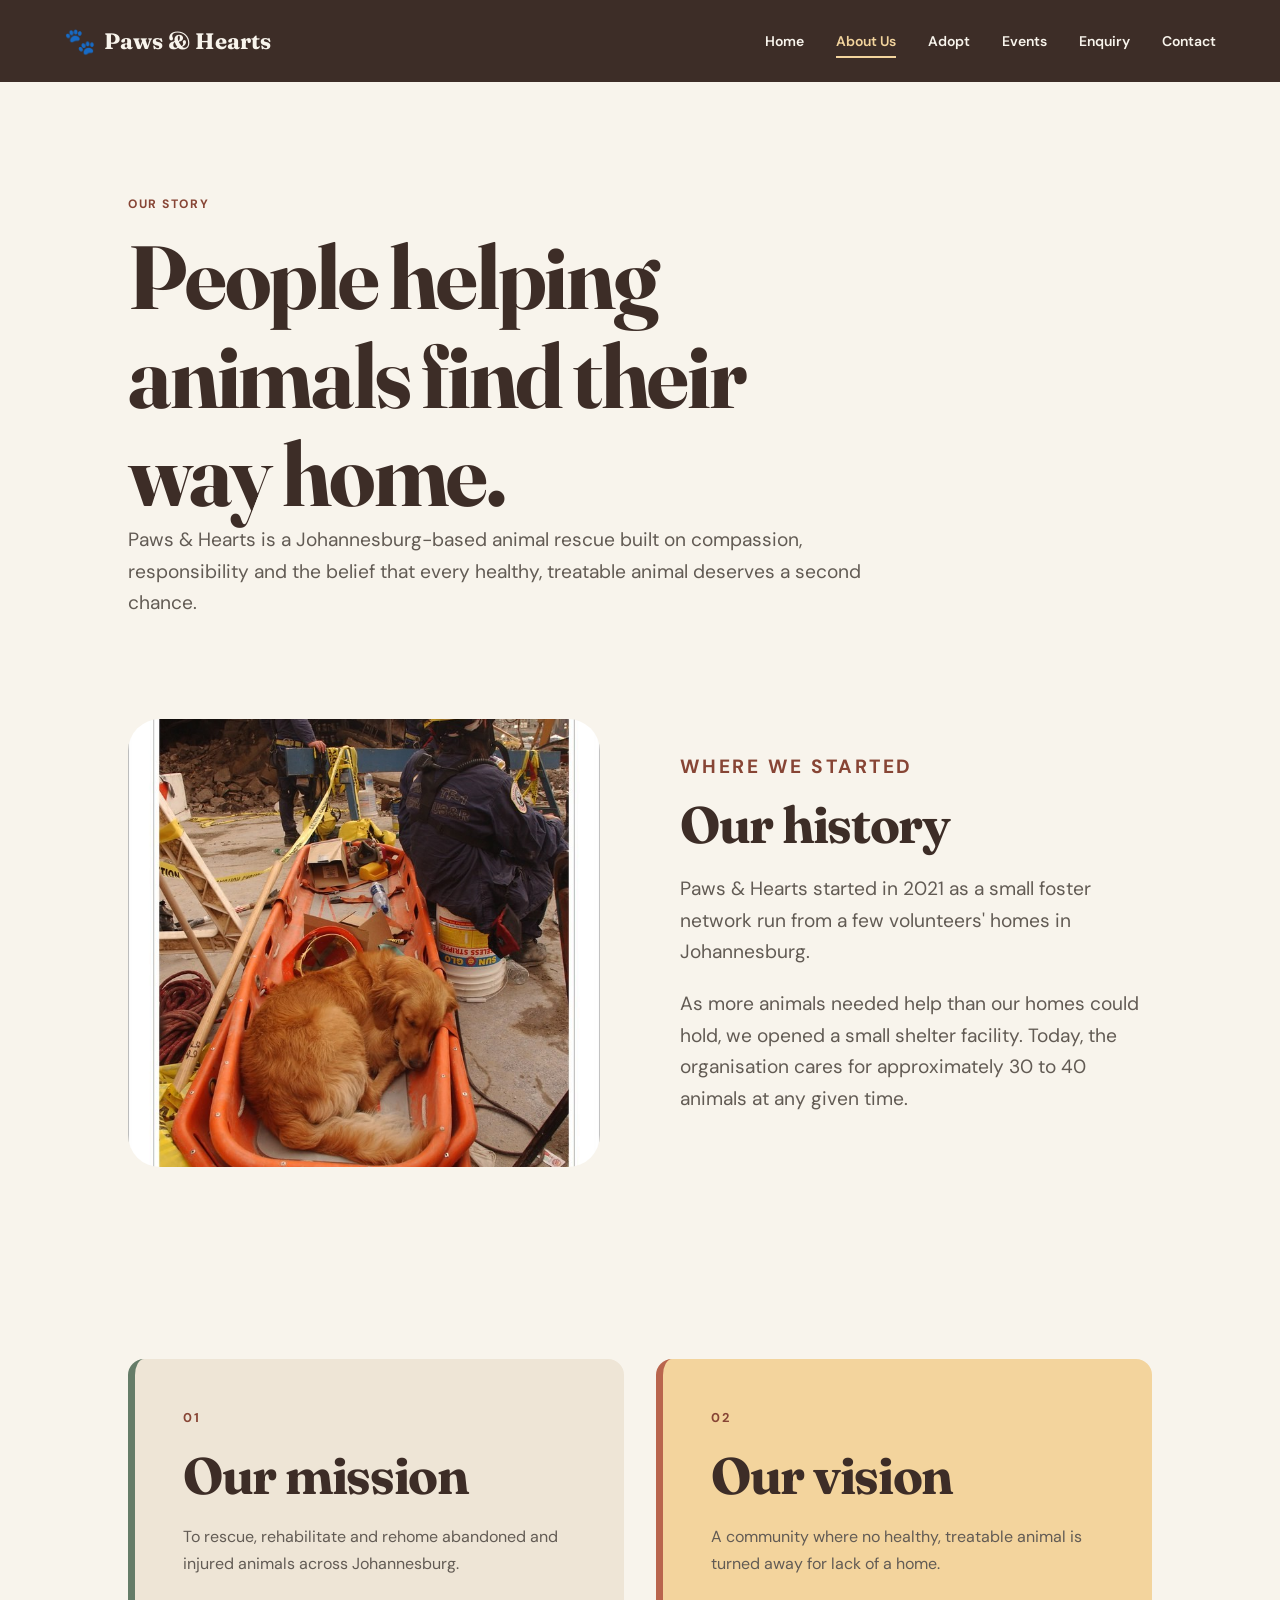
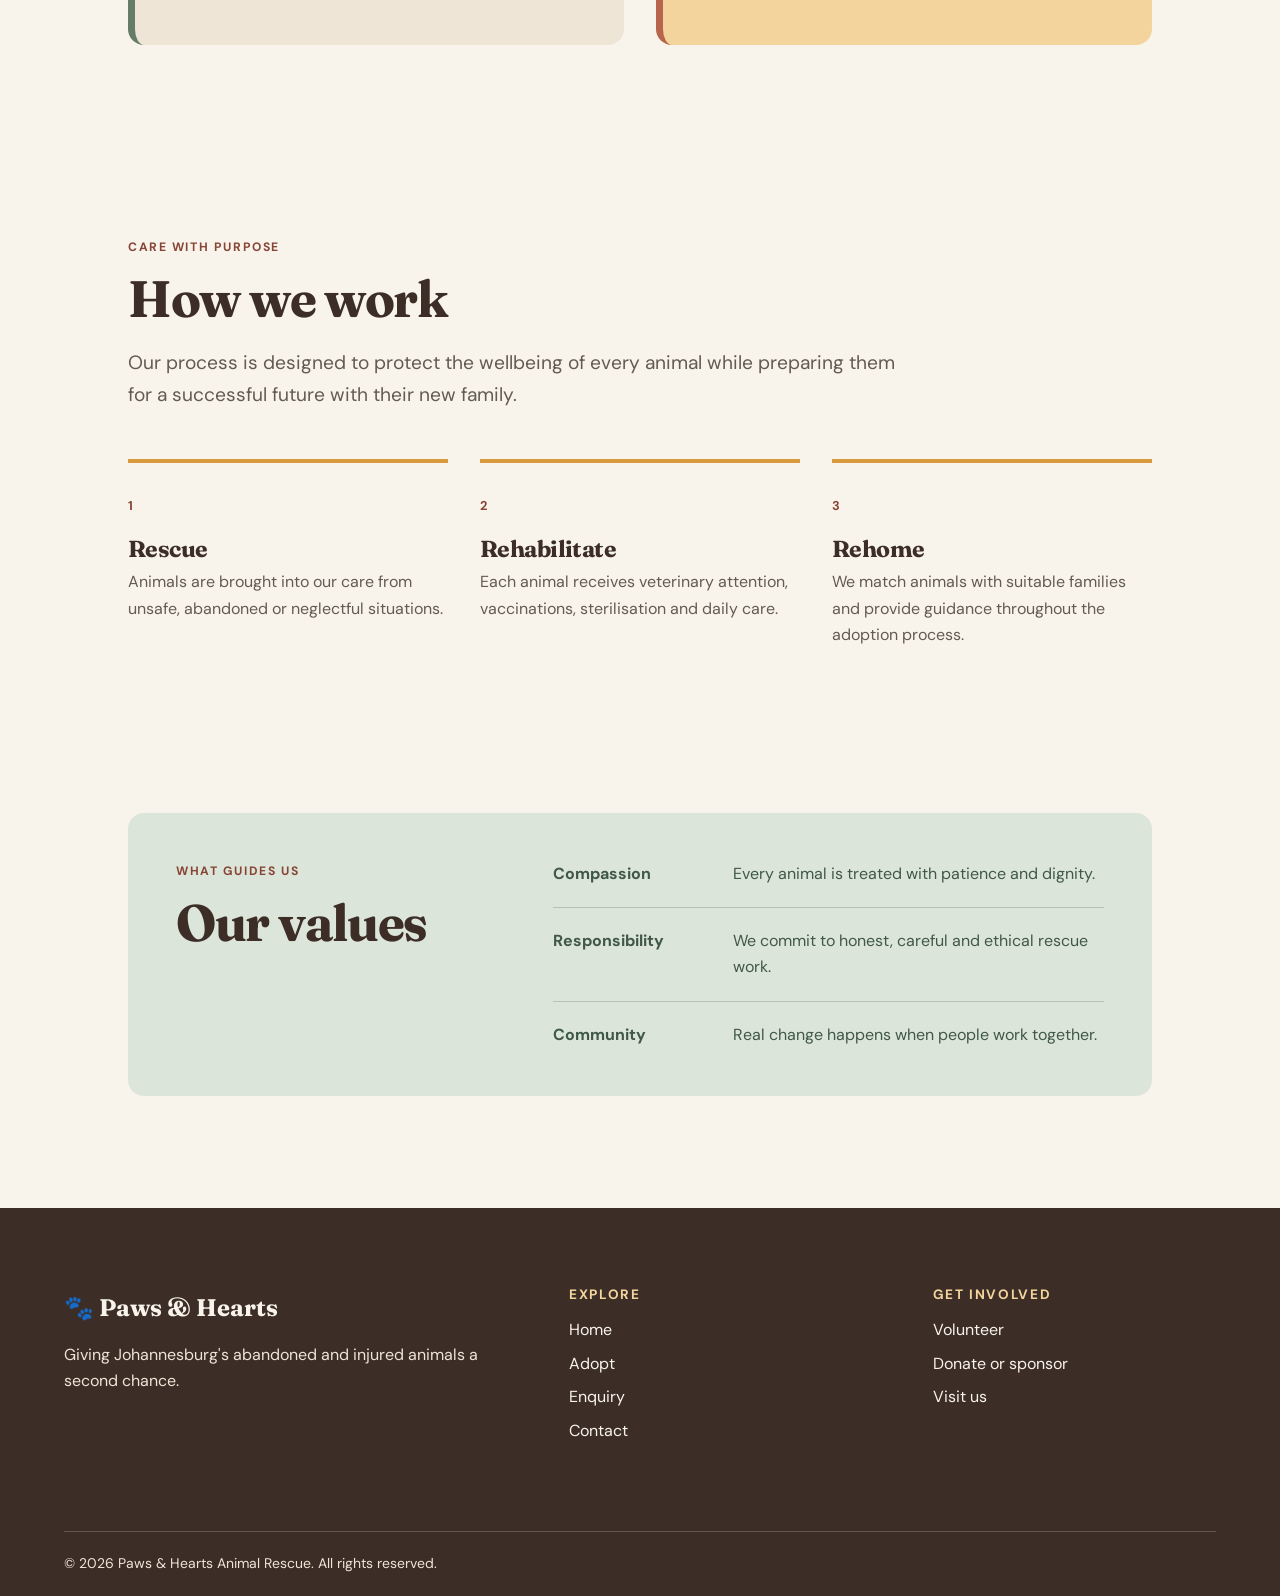
==== commit 306afba5: "I updated my navigation bars to ensure that the new page 'Events.html' can be accessed on each page" ====
--- a/about.html
+++ b/about.html
@@ -6,15 +6,11 @@
 
   <title>Paws & Hearts | About Us</title>
 
-  <!-- Shared stylesheet used by all five website pages -->
   <link rel="stylesheet" href="css/style.css">
 </head>
 
 <body>
 
-  <!-- =========================
-       SITE HEADER
-       ========================= -->
   <header class="site-header">
 
     <a class="logo" href="index.html" aria-label="Paws and Hearts home page">
@@ -22,25 +18,21 @@
       <span>Paws &amp; Hearts</span>
     </a>
 
-    <nav class="site-navigation" aria-label="Main navigation">
-      <ul>
-        <li><a href="index.html">Home</a></li>
-        <li>
-          <a href="about.html" aria-current="page">About Us</a>
-        </li>
-        <li><a href="adopt.html">Adopt</a></li>
-        <li><a href="enquiry.html">Enquiry</a></li>
-        <li><a href="contact.html">Contact</a></li>
-      </ul>
-    </nav>
+   <nav class="site-navigation" aria-label="Main navigation">
+  <ul>
+    <li><a href="index.html">Home</a></li>
+    <li><a href="about.html" aria-current="page">About Us</a></li>
+    <li><a href="adopt.html">Adopt</a></li>
+    <li><a href="events.html">Events</a></li>
+    <li><a href="enquiry.html">Enquiry</a></li>
+    <li><a href="contact.html">Contact</a></li>
+  </ul>
+</nav>
 
   </header>
 
   <main>
 
-    <!-- =========================
-         PAGE INTRODUCTION
-         ========================= -->
     <section class="page-introduction">
       <p class="eyebrow">Our story</p>
       <h1>People helping animals find their way home.</h1>
@@ -51,14 +43,13 @@
       </p>
     </section>
 
-    <!-- =========================
-         HISTORY SECTION
-         ========================= -->
     <section class="story-section history-section">
 
       <div class="story-section-image">
         <img
           src="images/saved-dog.png"
+          srcset="images/saved-dog.png 480w, images/saved-dog.png 960w"
+          sizes="(max-width: 900px) 100vw, 50vw"
           alt="A rescued dog being cared for by Paws and Hearts"
         >
       </div>
@@ -81,9 +72,6 @@
 
     </section>
 
-    <!-- =========================
-         MISSION AND VISION
-         ========================= -->
     <section class="mission-section">
 
       <div class="mission-card">
@@ -106,9 +94,6 @@
 
     </section>
 
-    <!-- =========================
-         HOW WE WORK
-         ========================= -->
     <section class="content-section how-we-work">
 
       <div class="section-heading">
@@ -153,9 +138,6 @@
 
     </section>
 
-    <!-- =========================
-         VALUES
-         ========================= -->
     <section class="values-section">
 
       <div>
@@ -184,9 +166,6 @@
 
   </main>
 
-  <!-- =========================
-       FOOTER
-       ========================= -->
   <footer class="site-footer">
 
     <div class="footer-content">
--- a/css/style.css
+++ b/css/style.css
@@ -29,12 +29,6 @@
    2. CSS RESET
    ===================================================================== */
 
-/*
-  The universal selector applies a predictable box-sizing model
-  to every element. This makes width calculations easier because
-  padding and borders are included inside the declared width.
-*/
-
 *,
 *::before,
 *::after {
@@ -43,41 +37,19 @@
   padding: 0;
 }
 
-
-/*
-  Improve scrolling and make anchor links move smoothly.
-*/
-
 html {
   scroll-behavior: smooth;
 }
 
-
-/*
-  Prevent horizontal scrolling caused by large elements or images.
-*/
-
 body {
   overflow-x: hidden;
 }
-
-
-/*
-  Images automatically shrink inside their containers.
-  This ensures that images do not break the mobile layout.
-*/
 
 img {
   display: block;
   max-width: 100%;
   height: auto;
 }
-
-
-/*
-  Form controls inherit the site's typography instead of using
-  inconsistent browser defaults.
-*/
 
 button,
 input,
@@ -86,12 +58,6 @@
   font: inherit;
 }
 
-
-/*
-  Remove default list bullets because navigation and custom lists
-  are styled separately below.
-*/
-
 ul,
 ol {
   list-style: none;
@@ -103,17 +69,6 @@
    ===================================================================== */
 
 :root {
-
-  /*
-    Dog-inspired colour palette:
-
-    Charcoal: readable main text
-    Cream: warm page background
-    Golden tan: primary call-to-action colour
-    Terracotta: secondary warm accent
-    Sage: calm animal-care accent
-    Brown: supporting dog-colour tone
-  */
 
   --color-ink: #25221f;
   --color-ink-soft: #625b54;
@@ -137,10 +92,6 @@
 
   --color-border: #ded4c5;
   --color-focus: #286c73;
-
-  /*
-    Typography variables.
-  */
 
   --font-heading: "Fraunces", Georgia, serif;
   --font-body: "DM Sans", Arial, sans-serif;
@@ -151,10 +102,6 @@
   --font-size-h3: 1.45rem;
   --font-size-h2: clamp(2rem, 4vw, 3.25rem);
   --font-size-h1: clamp(2.8rem, 7vw, 5.8rem);
-
-  /*
-    Spacing scale.
-  */
 
   --space-1: 0.5rem;
   --space-2: 0.875rem;
@@ -164,19 +111,11 @@
   --space-6: 5rem;
   --space-7: 7rem;
 
-  /*
-    Layout variables.
-  */
-
   --content-width: 72rem;
   --text-width: 68ch;
   --border-radius-small: 0.35rem;
   --border-radius-medium: 1rem;
   --border-radius-large: 2rem;
-
-  /*
-    Shadow variables.
-  */
 
   --shadow-soft: 0 0.7rem 2rem rgba(61, 45, 39, 0.1);
   --shadow-card: 0 1rem 2.5rem rgba(61, 45, 39, 0.13);
@@ -196,22 +135,11 @@
   line-height: 1.65;
 }
 
-
-/*
-  Default paragraph styling keeps text readable on large displays.
-*/
-
 p {
   max-width: var(--text-width);
   margin-bottom: var(--space-3);
   color: var(--color-ink-soft);
 }
-
-
-/*
-  Headings use a serif display font to create a warm, personal
-  animal-rescue identity rather than a generic technology style.
-*/
 
 h1,
 h2,
@@ -223,35 +151,29 @@
   letter-spacing: -0.025em;
 }
 
-
 h1 {
   font-size: var(--font-size-h1);
   max-width: 12ch;
 }
 
-
 h2 {
   font-size: var(--font-size-h2);
   margin-bottom: var(--space-3);
 }
 
-
 h3 {
   font-size: var(--font-size-h3);
   margin-bottom: var(--space-1);
 }
 
-
 strong {
   color: var(--color-brown-dark);
 }
-
 
 a {
   color: inherit;
   text-decoration: none;
 }
-
 
 a:focus-visible,
 button:focus-visible,
@@ -261,11 +183,6 @@
   outline: 3px solid var(--color-focus);
   outline-offset: 4px;
 }
-
-
-/*
-  Eyebrows are small uppercase labels used to structure sections.
-*/
 
 .eyebrow {
   color: var(--color-terracotta-dark);
@@ -295,11 +212,6 @@
   z-index: 100;
 }
 
-
-/*
-  The logo is also a working link to index.html.
-*/
-
 .logo {
   align-items: center;
   color: var(--color-cream);
@@ -311,24 +223,17 @@
   transition: color 0.2s ease, transform 0.2s ease;
 }
 
-
 .logo-paw {
   color: var(--color-gold-light);
   font-family: Arial, sans-serif;
   font-size: 1.6rem;
 }
 
-
 .logo:hover,
 .logo:focus {
   color: var(--color-gold-light);
   transform: translateY(-2px);
 }
-
-
-/*
-  Desktop navigation uses a horizontal flex layout.
-*/
 
 .site-navigation ul {
   align-items: center;
@@ -336,7 +241,6 @@
   flex-wrap: wrap;
   gap: var(--space-4);
 }
-
 
 .site-navigation a {
   border-bottom: 2px solid transparent;
@@ -349,7 +253,6 @@
     color 0.2s ease;
 }
 
-
 .site-navigation a:hover,
 .site-navigation a:focus,
 .site-navigation a[aria-current="page"] {
@@ -368,16 +271,13 @@
   padding: 0 max(5vw, var(--space-4));
 }
 
-
 .content-section {
   padding: var(--space-7) 0;
 }
 
-
 .page-introduction {
   padding: var(--space-7) 0 var(--space-6);
 }
-
 
 .page-introduction > p:last-child {
   font-size: var(--font-size-large);
@@ -409,23 +309,19 @@
     box-shadow 0.2s ease;
 }
 
-
 .button:hover {
   transform: translateY(-3px);
 }
 
-
 .button:active {
   transform: translateY(0);
 }
-
 
 .button-primary {
   background-color: var(--color-gold);
   border-color: var(--color-gold);
   color: var(--color-brown-dark);
 }
-
 
 .button-primary:hover,
 .button-primary:focus {
@@ -434,41 +330,35 @@
   box-shadow: var(--shadow-soft);
 }
 
-
 .button-secondary {
   background-color: transparent;
   border-color: var(--color-cream);
   color: var(--color-cream);
 }
 
-
 .button-secondary:hover,
 .button-secondary:focus {
   background-color: var(--color-cream);
   color: var(--color-brown-dark);
 }
 
-
 .button-outline {
   background-color: transparent;
   border-color: var(--color-brown);
   color: var(--color-brown);
 }
 
-
 .button-outline:hover,
 .button-outline:focus {
   background-color: var(--color-brown);
   color: var(--color-cream);
 }
 
-
 .button-small {
   font-size: 0.85rem;
   min-height: 2.7rem;
   padding: 0.6rem 0.9rem;
 }
-
 
 .text-link {
   color: var(--color-terracotta-dark);
@@ -478,7 +368,6 @@
   transition: color 0.2s ease, transform 0.2s ease;
 }
 
-
 .text-link:hover,
 .text-link:focus {
   color: var(--color-gold-dark);
@@ -503,18 +392,15 @@
   padding: clamp(3rem, 8vw, 7rem) max(5vw, var(--space-4));
 }
 
-
 .hero-content h1 {
   color: var(--color-cream);
 }
-
 
 .hero-introduction {
   color: var(--color-cream-dark);
   font-size: var(--font-size-large);
   max-width: 52ch;
 }
-
 
 .hero-actions {
   display: flex;
@@ -523,11 +409,9 @@
   margin-top: var(--space-4);
 }
 
-
 .hero-image-wrapper {
   position: relative;
 }
-
 
 .hero-image-wrapper::after {
   border: 2px solid var(--color-gold);
@@ -538,7 +422,6 @@
   position: absolute;
 }
 
-
 .hero-image {
   border-radius: var(--border-radius-large);
   min-height: 25rem;
@@ -558,7 +441,6 @@
   max-width: 48rem;
 }
 
-
 .section-heading p:last-child {
   font-size: var(--font-size-large);
 }
@@ -573,13 +455,11 @@
   gap: var(--space-4);
   grid-template-columns: repeat(3, minmax(0, 1fr));
 }
-
 
 .animal-grid-home {
   grid-template-columns: repeat(2, minmax(0, 1fr));
   max-width: 58rem;
 }
-
 
 .animal-card {
   background-color: var(--color-white);
@@ -592,19 +472,16 @@
     transform 0.25s ease;
 }
 
-
 .animal-card:hover {
   box-shadow: var(--shadow-hover);
   transform: translateY(-0.5rem);
 }
-
 
 .animal-image-wrapper {
   min-height: 15rem;
   overflow: hidden;
   position: relative;
 }
-
 
 .animal-image {
   height: 100%;
@@ -614,11 +491,9 @@
   width: 100%;
 }
 
-
 .animal-card:hover .animal-image {
   transform: scale(1.05);
 }
-
 
 .animal-status {
   background-color: var(--color-sage-dark);
@@ -632,18 +507,15 @@
   top: var(--space-2);
 }
 
-
 .animal-card-content {
   padding: var(--space-4);
 }
-
 
 .animal-card h2,
 .animal-card h3 {
   font-size: 1.8rem;
   margin-bottom: var(--space-1);
 }
-
 
 .animal-type {
   color: var(--color-terracotta-dark);
@@ -652,7 +524,6 @@
   margin-bottom: var(--space-1);
 }
 
-
 .section-button {
   margin-top: var(--space-5);
 }
@@ -670,16 +541,13 @@
   padding: var(--space-7) 0;
 }
 
-
 .split-section-content {
   align-self: center;
 }
 
-
 .split-section-content p {
   font-size: var(--font-size-large);
 }
-
 
 .fact-panel {
   background-color: var(--color-sage-light);
@@ -688,7 +556,6 @@
   gap: var(--space-3);
   padding: var(--space-5);
 }
-
 
 .fact-item {
   border-bottom: 1px solid rgba(64, 88, 70, 0.25);
@@ -697,19 +564,16 @@
   padding-bottom: var(--space-3);
 }
 
-
 .fact-item:last-child {
   border-bottom: 0;
   padding-bottom: 0;
 }
-
 
 .fact-item strong {
   color: var(--color-sage-dark);
   font-family: var(--font-heading);
   font-size: 2.5rem;
 }
-
 
 .fact-item span {
   color: var(--color-sage-dark);
@@ -730,27 +594,22 @@
   text-align: center;
 }
 
-
 .callout-section h2 {
   color: var(--color-white);
 }
-
 
 .callout-section p {
   color: var(--color-white);
   margin-inline: auto;
 }
 
-
 .callout-section .eyebrow {
   color: var(--color-gold-light);
 }
 
-
 .callout-section .button {
   margin-top: var(--space-2);
 }
-
 
 .adoption-callout {
   margin-bottom: var(--space-7);
@@ -768,7 +627,6 @@
   grid-template-columns: minmax(0, 1fr) minmax(0, 1fr);
   padding-bottom: var(--space-7);
 }
-
 
 .story-section-image img {
   border-radius: var(--border-radius-large);
@@ -777,11 +635,9 @@
   width: 100%;
 }
 
-
 .story-section-content p {
   font-size: var(--font-size-large);
 }
-
 
 .mission-section {
   display: grid;
@@ -789,7 +645,6 @@
   grid-template-columns: repeat(2, minmax(0, 1fr));
   padding: var(--space-6) 0;
 }
-
 
 .mission-card {
   background-color: var(--color-cream-dark);
@@ -798,12 +653,10 @@
   padding: var(--space-5);
 }
 
-
 .mission-card-highlight {
   background-color: var(--color-gold-light);
   border-left-color: var(--color-terracotta);
 }
-
 
 .card-number,
 .process-number {
@@ -815,24 +668,20 @@
   margin-bottom: var(--space-3);
 }
 
-
 .process-grid {
   display: grid;
   gap: var(--space-4);
   grid-template-columns: repeat(3, minmax(0, 1fr));
 }
-
 
 .process-card {
   border-top: 0.3rem solid var(--color-gold);
   padding: var(--space-4) 0;
 }
 
-
 .process-card p {
   max-width: 35ch;
 }
-
 
 .values-section {
   align-items: start;
@@ -845,7 +694,6 @@
   padding: var(--space-5);
 }
 
-
 .values-list li {
   align-items: flex-start;
   border-bottom: 1px solid rgba(64, 88, 70, 0.25);
@@ -855,22 +703,18 @@
   padding: var(--space-3) 0;
 }
 
-
 .values-list li:first-child {
   padding-top: 0;
 }
-
 
 .values-list li:last-child {
   border-bottom: 0;
   padding-bottom: 0;
 }
 
-
 .values-list strong {
   color: var(--color-sage-dark);
 }
-
 
 .values-list span {
   color: var(--color-sage-dark);
@@ -888,7 +732,6 @@
   grid-template-columns: minmax(0, 1.2fr) minmax(18rem, 0.8fr);
   padding-bottom: var(--space-7);
 }
-
 
 .enquiry-form,
 .contact-form {
@@ -899,12 +742,10 @@
   padding: var(--space-5);
 }
 
-
 fieldset {
   border: 0;
   margin-bottom: var(--space-4);
 }
-
 
 legend {
   color: var(--color-brown-dark);
@@ -913,7 +754,6 @@
   font-weight: 700;
   margin-bottom: var(--space-3);
 }
-
 
 label {
   color: var(--color-brown-dark);
@@ -924,11 +764,9 @@
   margin-top: var(--space-3);
 }
 
-
 label:first-of-type {
   margin-top: 0;
 }
-
 
 input,
 select,
@@ -945,19 +783,16 @@
   width: 100%;
 }
 
-
 textarea {
   min-height: 9rem;
   resize: vertical;
 }
-
 
 input:hover,
 select:hover,
 textarea:hover {
   border-color: var(--color-gold-dark);
 }
-
 
 input:focus,
 select:focus,
@@ -968,17 +803,14 @@
   outline: none;
 }
 
-
 input:invalid:not(:placeholder-shown),
 select:invalid:not(:placeholder-shown) {
   border-color: var(--color-terracotta);
 }
 
-
 .form-submit {
   border: 0;
 }
-
 
 .form-aside {
   background-color: var(--color-sage-light);
@@ -986,11 +818,9 @@
   padding: var(--space-5);
 }
 
-
 .form-aside h2 {
   font-size: 2.1rem;
 }
-
 
 .aside-note {
   border-top: 1px solid rgba(64, 88, 70, 0.25);
@@ -1000,13 +830,11 @@
   padding: var(--space-3) 0;
 }
 
-
 .aside-note strong,
 .aside-note span {
   color: var(--color-sage-dark);
 }
 
-
 .aside-note:last-child {
   padding-bottom: 0;
 }
@@ -1024,12 +852,10 @@
   padding-bottom: var(--space-6);
 }
 
-
 .contact-details {
   display: grid;
   gap: var(--space-3);
 }
-
 
 .contact-detail {
   align-items: flex-start;
@@ -1041,17 +867,14 @@
   padding: var(--space-4);
 }
 
-
 .contact-icon {
   font-size: 1.5rem;
 }
-
 
 .contact-detail h2 {
   font-size: 1.4rem;
   margin-bottom: var(--space-1);
 }
-
 
 .location-note {
   background-color: var(--color-cream-dark);
@@ -1060,7 +883,6 @@
   padding: var(--space-5);
 }
 
-
 .location-note p {
   max-width: 55ch;
 }
@@ -1076,7 +898,6 @@
   padding: var(--space-6) max(5vw, var(--space-4)) var(--space-3);
 }
 
-
 .footer-content {
   display: grid;
   gap: var(--space-6);
@@ -1084,7 +905,6 @@
   margin: 0 auto;
   max-width: var(--content-width);
 }
-
 
 .footer-logo {
   color: var(--color-cream);
@@ -1095,17 +915,14 @@
   margin-bottom: var(--space-2);
 }
 
-
 .footer-logo:hover,
 .footer-logo:focus {
   color: var(--color-gold-light);
 }
 
-
 .site-footer p {
   color: var(--color-cream-dark);
 }
-
 
 .footer-heading {
   color: var(--color-gold-light);
@@ -1116,23 +933,19 @@
   text-transform: uppercase;
 }
 
-
 .footer-links li {
   margin-bottom: 0.45rem;
 }
-
 
 .footer-links a {
   color: var(--color-cream);
   transition: color 0.2s ease;
 }
 
-
 .footer-links a:hover,
 .footer-links a:focus {
   color: var(--color-gold-light);
 }
-
 
 .footer-bottom {
   border-top: 1px solid rgba(248, 244, 236, 0.2);
@@ -1141,7 +954,6 @@
   padding-top: var(--space-3);
 }
 
-
 .footer-bottom p {
   font-size: var(--font-size-small);
   margin-bottom: 0;
@@ -1160,31 +972,25 @@
     padding-block: var(--space-3);
   }
 
-
   .site-navigation ul {
     gap: var(--space-3);
   }
 
-
   .hero-section {
     grid-template-columns: 1fr;
   }
 
-
   .hero-image-wrapper {
     max-width: 42rem;
   }
 
-
   .animal-grid {
     grid-template-columns: repeat(2, minmax(0, 1fr));
   }
 
-
   .animal-grid-home {
     grid-template-columns: repeat(2, minmax(0, 1fr));
   }
-
 
   .split-section,
   .story-section,
@@ -1194,27 +1000,22 @@
     grid-template-columns: 1fr;
   }
 
-
   .story-section-image {
     max-width: 42rem;
   }
-
 
   .mission-section,
   .process-grid {
     grid-template-columns: 1fr;
   }
 
-
   .values-section {
     grid-template-columns: 1fr;
   }
 
-
   .values-list li {
     grid-template-columns: 12rem 1fr;
   }
-
 
   .footer-content {
     grid-template-columns: 1fr 1fr;
@@ -1233,17 +1034,14 @@
     --space-7: 4.5rem;
   }
 
-
   .site-header {
     align-items: center;
     padding-inline: var(--space-3);
   }
 
-
   .site-navigation {
     width: 100%;
   }
-
 
   .site-navigation ul {
     align-items: center;
@@ -1252,17 +1050,27 @@
     width: 100%;
   }
 
-
   .site-navigation a {
     display: block;
     padding: 0.35rem 0;
   }
 
-
   main {
     padding-inline: var(--space-3);
   }
 
+  /* Typography adjustments for mobile breakpoint */
+  h1 {
+    font-size: clamp(2.2rem, 9vw, 3.2rem);
+  }
+
+  h2 {
+    font-size: clamp(1.6rem, 6vw, 2.2rem);
+  }
+
+  body {
+    font-size: 0.95rem;
+  }
 
   .hero-section {
     border-radius: 0 0 var(--border-radius-medium) var(--border-radius-medium);
@@ -1270,49 +1078,40 @@
     padding-inline: var(--space-3);
   }
 
-
   .hero-actions {
     align-items: stretch;
     flex-direction: column;
   }
 
-
   .hero-actions .button {
     width: 100%;
   }
 
-
   .hero-image {
     min-height: 18rem;
   }
-
 
   .animal-grid,
   .animal-grid-home {
     grid-template-columns: 1fr;
   }
 
-
   .animal-image-wrapper,
   .animal-image {
     min-height: 14rem;
   }
 
-
   .split-section {
     padding-block: var(--space-6);
   }
 
-
   .fact-panel {
     padding: var(--space-4);
   }
 
-
   .values-section {
     padding: var(--space-4);
   }
-
 
   .values-list li {
     display: flex;
@@ -1320,24 +1119,20 @@
     gap: 0.2rem;
   }
 
-
   .enquiry-form,
   .contact-form,
   .form-aside {
     padding: var(--space-4);
   }
 
-
   .footer-content {
     grid-template-columns: 1fr;
   }
 
-
   .site-footer {
     padding-inline: var(--space-3);
   }
 
-
   .footer-bottom {
     text-align: center;
   }
@@ -1348,17 +1143,11 @@
    19. REDUCED MOTION ACCESSIBILITY
    ===================================================================== */
 
-/*
-  Visitors who have enabled reduced motion at operating-system level
-  should not receive unnecessary movement or transitions.
-*/
-
 @media (prefers-reduced-motion: reduce) {
 
   html {
     scroll-behavior: auto;
   }
-
 
   *,
   *::before,
